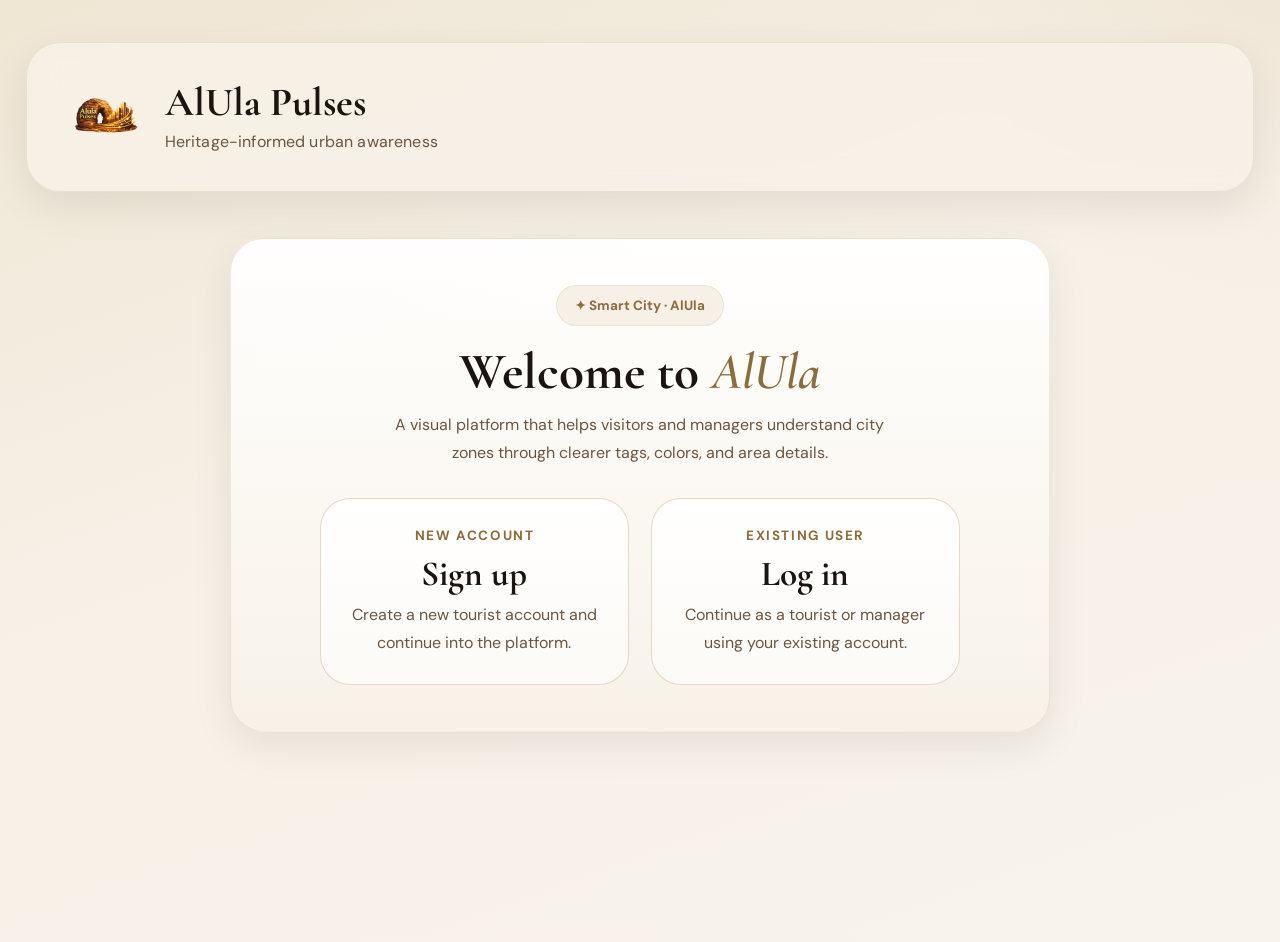
==== Logging.html @ be3ae1f4 "Create Logging.html" ====
<!DOCTYPE html>
<html lang="en">
<head>
  <meta charset="UTF-8" />
  <meta name="viewport" content="width=device-width, initial-scale=1.0" />
  <title>AlUla Pulses — Interfaces</title>
  <link rel="preconnect" href="https://fonts.googleapis.com" />
  <link rel="preconnect" href="https://fonts.gstatic.com" crossorigin />
  <link href="https://fonts.googleapis.com/css2?family=Cormorant+Garamond:wght@400;600;700&family=DM+Sans:wght@300;400;500;700&display=swap" rel="stylesheet" />
  <style>
    :root {
      --gold: #b8975a;
      --gold-lt: #d4b07a;
      --gold-dk: #8a6d3b;
      --ink: #1c1410;
      --parchment: #f7f1e8;
      --parchment2: #ede3d2;
      --text: #2c1f12;
      --text-soft: #6b5540;
      --border: rgba(184, 151, 90, 0.18);
      --surface: rgba(247, 241, 232, 0.97);
      --white: #ffffff;
      --shadow: 0 14px 40px rgba(0, 0, 0, 0.08);
    }

    * {
      box-sizing: border-box;
    }

    html {
      scroll-behavior: smooth;
    }

    body {
      margin: 0;
      font-family: 'DM Sans', sans-serif;
      color: var(--text);
      background:
        radial-gradient(circle at top right, rgba(184,151,90,.08), transparent 20%),
        linear-gradient(160deg, #efe6d4 0%, var(--parchment) 48%, #f8f3eb 100%);
      min-height: 100vh;
    }

    .welcome-desc {
      margin: 14px auto 0;
      max-width: 520px;
      text-align: center;
      font-size: 1rem;
      line-height: 1.8;
      color: var(--text-soft);
    }

    .shell {
      width: min(96vw, 1960px);
      margin: 42px auto 70px;
    }

    .topbar {
      display: flex;
      align-items: center;
      justify-content: space-between;
      gap: 24px;
      min-height: 150px;
      padding: 26px 38px;
      background: rgba(247, 241, 232, 0.84);
      border: 1px solid var(--border);
      border-radius: 34px;
      backdrop-filter: blur(14px);
      box-shadow: var(--shadow);
      margin-bottom: 46px;
    }

    .brand {
      display: flex;
      align-items: center;
      gap: 18px;
      min-width: 0;
    }

    .brand-mark {
      width: 82px;
      height: 82px;
      border-radius: 22px;
      display: grid;
      place-items: center;
      overflow: hidden;
      flex-shrink: 0;
      background: transparent;
      box-shadow: none;
    }

    .logo-img {
      width: 100%;
      height: 100%;
      object-fit: contain;
      display: block;
    }

    .brand-copy {
      min-width: 0;
    }

    .brand h1 {
      margin: 0;
      font-family: 'Cormorant Garamond', serif;
      font-size: clamp(2.5rem, 3vw, 4.2rem);
      font-weight: 700;
      color: var(--ink);
      line-height: .95;
    }

    .brand p {
      margin: 10px 0 0;
      font-size: clamp(1rem, 1.15vw, 1.55rem);
      color: var(--text-soft);
      letter-spacing: .01em;
    }

    .actions {
      display: flex;
      align-items: center;
      gap: 12px;
      flex-wrap: wrap;
      flex-shrink: 0;
    }

    .btn {
      border: 1px solid var(--border);
      background: #fff;
      color: var(--text);
      border-radius: 999px;
      padding: 12px 20px;
      font-size: .95rem;
      font-weight: 500;
      cursor: pointer;
      transition: .2s ease;
      font-family: inherit;
    }

    .btn:hover {
      transform: translateY(-1px);
      border-color: rgba(184,151,90,.35);
      box-shadow: 0 8px 18px rgba(0,0,0,.06);
    }

    .btn-primary {
      background: linear-gradient(135deg, var(--gold), var(--gold-dk));
      color: #fff;
      border-color: transparent;
    }

    .btn-soft {
      background: rgba(255,255,255,.88);
    }

    .flow-stage {
      min-height: 520px;
      display: flex;
      justify-content: center;
      align-items: flex-start;
    }

    .flow-card-active {
      width: min(100%, 820px);
      background: linear-gradient(180deg, rgba(255,255,255,.95), rgba(247,241,232,.95));
      border: 1px solid var(--border);
      border-radius: 34px;
      box-shadow: var(--shadow);
      padding: 46px 52px;
      display: none;
      flex-direction: column;
      align-items: center;
      animation: fadeUp .28s ease;
    }

    .flow-card-active.active {
      display: flex;
    }

    .flow-left {
      width: 100%;
      text-align: center;
      margin-bottom: 30px;
    }

    .badge {
      display: inline-flex;
      align-items: center;
      gap: 8px;
      padding: 11px 18px;
      border-radius: 999px;
      background: rgba(184,151,90,.12);
      color: var(--gold-dk);
      font-size: .84rem;
      font-weight: 700;
      border: 1px solid rgba(184,151,90,.16);
    }

    .flow-left h2 {
      font-family: 'Cormorant Garamond', serif;
      font-size: clamp(3.1rem, 4vw, 5.2rem);
      margin: 22px 0 0;
      color: var(--ink);
      line-height: .95;
      font-weight: 700;
    }

    .flow-left h2 em {
      color: var(--gold-dk);
      font-style: italic;
      font-weight: 600;
    }

    .entry-actions {
      display: grid;
      grid-template-columns: 1fr 1fr;
      gap: 22px;
      width: 100%;
      max-width: 640px;
    }

    .flow-choice {
      border: 1px solid rgba(184,151,90,.35);
      border-radius: 30px;
      background: linear-gradient(180deg, #fff, #fcfaf6);
      padding: 28px 26px;
      text-align: center;
      cursor: pointer;
      transition: .2s ease;
      font-family: inherit;
    }

    .flow-choice:hover {
      transform: translateY(-2px);
      border-color: rgba(184,151,90,.55);
      box-shadow: 0 14px 26px rgba(184,151,90,.12);
    }

    .flow-choice small {
      display: block;
      text-transform: uppercase;
      letter-spacing: .12em;
      color: var(--gold-dk);
      font-size: .84rem;
      font-weight: 700;
      margin-bottom: 12px;
    }

    .flow-choice strong {
      display: block;
      font-family: 'Cormorant Garamond', serif;
      font-size: 2.2rem;
      color: var(--ink);
      margin-bottom: 10px;
      line-height: 1;
    }

    .flow-choice span {
      display: block;
      color: var(--text-soft);
      font-size: 1rem;
      line-height: 1.7;
    }

    .stage-box {
      background: #fff;
      border: 1px solid var(--border);
      border-radius: 28px;
      padding: 34px;
      box-shadow: 0 6px 18px rgba(0,0,0,.05);
      width: 100%;
      max-width: 620px;
    }

    .card-title {
      font-family: 'Cormorant Garamond', serif;
      font-size: 2.2rem;
      text-align: center;
      margin: 0 0 10px;
      color: var(--ink);
      line-height: 1;
    }

    .muted {
      color: var(--text-soft);
      font-size: 1rem;
      text-align: center;
      line-height: 1.7;
      margin: 0 0 22px;
    }

    .role-grid {
      display: grid;
      grid-template-columns: 1fr 1fr;
      gap: 14px;
      margin-top: 20px;
    }

    .role-card {
      border: 1px solid var(--border);
      border-radius: 22px;
      background: linear-gradient(180deg, #fff, #fcfaf6);
      padding: 22px 18px;
      text-align: center;
      cursor: pointer;
      transition: .2s ease;
      font-family: inherit;
    }

    .role-card:hover {
      border-color: rgba(184,151,90,.42);
      box-shadow: 0 8px 18px rgba(184,151,90,.12);
      transform: translateY(-1px);
    }

    .role-card small {
      display: block;
      text-transform: uppercase;
      letter-spacing: .1em;
      color: var(--gold-dk);
      font-size: .72rem;
      font-weight: 700;
      margin-bottom: 8px;
    }

    .role-card strong {
      display: block;
      font-family: 'Cormorant Garamond', serif;
      font-size: 1.8rem;
      color: var(--ink);
      line-height: 1;
    }

    .stack {
      display: grid;
      gap: 16px;
    }

    label {
      font-size: .86rem;
      color: var(--text-soft);
      font-weight: 500;
      display: block;
      margin-bottom: 7px;
    }

    .input {
      width: 100%;
      border: 1px solid var(--border);
      background: #fff;
      border-radius: 16px;
      padding: 13px 15px;
      font-size: .95rem;
      color: var(--text);
      font-family: inherit;
    }

    .form-actions {
      display: flex;
      gap: 10px;
      justify-content: flex-end;
      margin-top: 16px;
      flex-wrap: wrap;
    }

    .form-actions.left {
      justify-content: flex-start;
    }

    @keyframes fadeUp {
      from {
        opacity: 0;
        transform: translateY(10px);
      }
      to {
        opacity: 1;
        transform: translateY(0);
      }
    }

    @media (max-width: 1100px) {
      .shell {
        width: min(100% - 28px, 1960px);
      }

      .topbar {
        padding: 24px 26px;
      }

      .flow-card-active {
        width: min(100%, 760px);
      }
    }

    @media (max-width: 760px) {
      .topbar {
        flex-direction: column;
        align-items: flex-start;
        min-height: auto;
      }

      .actions {
        width: 100%;
        justify-content: flex-end;
      }

      .brand-mark {
        width: 72px;
        height: 72px;
        border-radius: 20px;
      }

      .flow-card-active {
        padding: 28px 18px;
        border-radius: 26px;
      }

      .entry-actions,
      .role-grid {
        grid-template-columns: 1fr;
      }

      .stage-box {
        padding: 24px 18px;
      }
    }
  </style>
</head>
<body>
  <div class="shell">
    <header class="topbar">
      <div class="brand">
        <div class="brand-mark">
          <img src="images/logo.png" alt="AlUla Pulses logo" class="logo-img" />
        </div>
        <div class="brand-copy">
          <h1>AlUla Pulses</h1>
          <p>Heritage-informed urban awareness</p>
        </div>
      </div>
      <div class="actions">
        <button class="btn btn-soft" id="backFlowBtn" style="display:none;" onclick="goBack()">Back</button>
      </div>
    </header>

    <div class="flow-stage">
      <div class="flow-card-active active" id="welcomeCard">
        <div class="flow-left">
          <div class="badge">✦ Smart City · AlUla</div>
          <h2>Welcome to <em>AlUla</em></h2>
          <p class="welcome-desc">
            A visual platform that helps visitors and managers understand city zones through
            clearer tags, colors, and area details.
          </p>
        </div>

        <div class="entry-actions">
          <button class="flow-choice" onclick="showStep('signupCard')">
            <small>New account</small>
            <strong>Sign up</strong>
            <span>Create a new tourist account and continue into the platform.</span>
          </button>

          <button class="flow-choice" onclick="showStep('roleCard')">
            <small>Existing user</small>
            <strong>Log in</strong>
            <span>Continue as a tourist or manager using your existing account.</span>
          </button>
        </div>
      </div>

      <div class="flow-card-active" id="signupCard">
        <div class="stage-box">
          <h3 class="card-title">Create Account</h3>
          <p class="muted">Register as a tourist by entering your username, email, and password.</p>
          <form class="stack" onsubmit="event.preventDefault();showStep('welcomeCard');">
            <div>
              <label>Username</label>
              <input class="input" type="text" required />
            </div>
            <div>
              <label>Email</label>
              <input class="input" type="email" required />
            </div>
            <div>
              <label>Password</label>
              <input class="input" type="password" required />
            </div>
            <div class="form-actions">
              <button type="button" class="btn" onclick="showStep('welcomeCard')">Cancel</button>
              <button type="submit" class="btn btn-primary">Confirm</button>
            </div>
          </form>
        </div>
      </div>

      <div class="flow-card-active" id="roleCard">
        <div class="stage-box">
          <h3 class="card-title">Log in</h3>
          <p class="muted">Choose how you want to continue, then the login form will appear.</p>
          <div class="role-grid">
            <button class="role-card" onclick="selectRole('Tourist')">
              <small>As a user</small>
              <strong>Tourist</strong>
            </button>
            <button class="role-card" onclick="selectRole('Manager')">
              <small>As an admin</small>
              <strong>Manager</strong>
            </button>
          </div>
          <div class="form-actions left" style="margin-top:18px;">
            <button type="button" class="btn" onclick="showStep('welcomeCard')">Cancel</button>
          </div>
        </div>
      </div>

      <div class="flow-card-active" id="loginCard">
        <div class="stage-box">
          <h3 class="card-title" id="loginTitle">Please enter your details</h3>
          <form class="stack" onsubmit="handleLogin(event)">
            <div>
              <label>Username</label>
              <input class="input" type="text" required />
            </div>
            <div>
              <label>Password</label>
              <input class="input" type="password" required />
            </div>
            <div class="form-actions">
              <button type="button" class="btn" onclick="showStep('welcomeCard')">Cancel</button>
              <button type="submit" class="btn btn-primary">Confirm</button>
            </div>
          </form>
        </div>
      </div>
    </div>
  </div>

  <script>
    const steps = ['welcomeCard', 'signupCard', 'roleCard', 'loginCard']
    const backFlowBtn = document.getElementById('backFlowBtn')
    const loginTitle = document.getElementById('loginTitle')
    let currentStep = 'welcomeCard'
    let selectedRole = ''

    function showStep(id) {
      steps.forEach(step => {
        document.getElementById(step).classList.remove('active')
      })
      document.getElementById(id).classList.add('active')
      currentStep = id
      backFlowBtn.style.display = id === 'welcomeCard' ? 'none' : 'inline-flex'
    }

    function selectRole(role) {
      selectedRole = role
      loginTitle.textContent = role === 'Manager' ? 'Manager Log in' : 'Tourist Log in'
      showStep('loginCard')
    }

    function handleLogin(event) {
      event.preventDefault()

      if (selectedRole === 'Manager') {
        window.location.href = 'manager.html'
        return
      }

      window.location.href = 'Tourist.html'
    }

    function goBack() {
      if (currentStep === 'loginCard') {
        showStep('roleCard')
        return
      }
      showStep('welcomeCard')
    }
  </script>
</body>
</html>
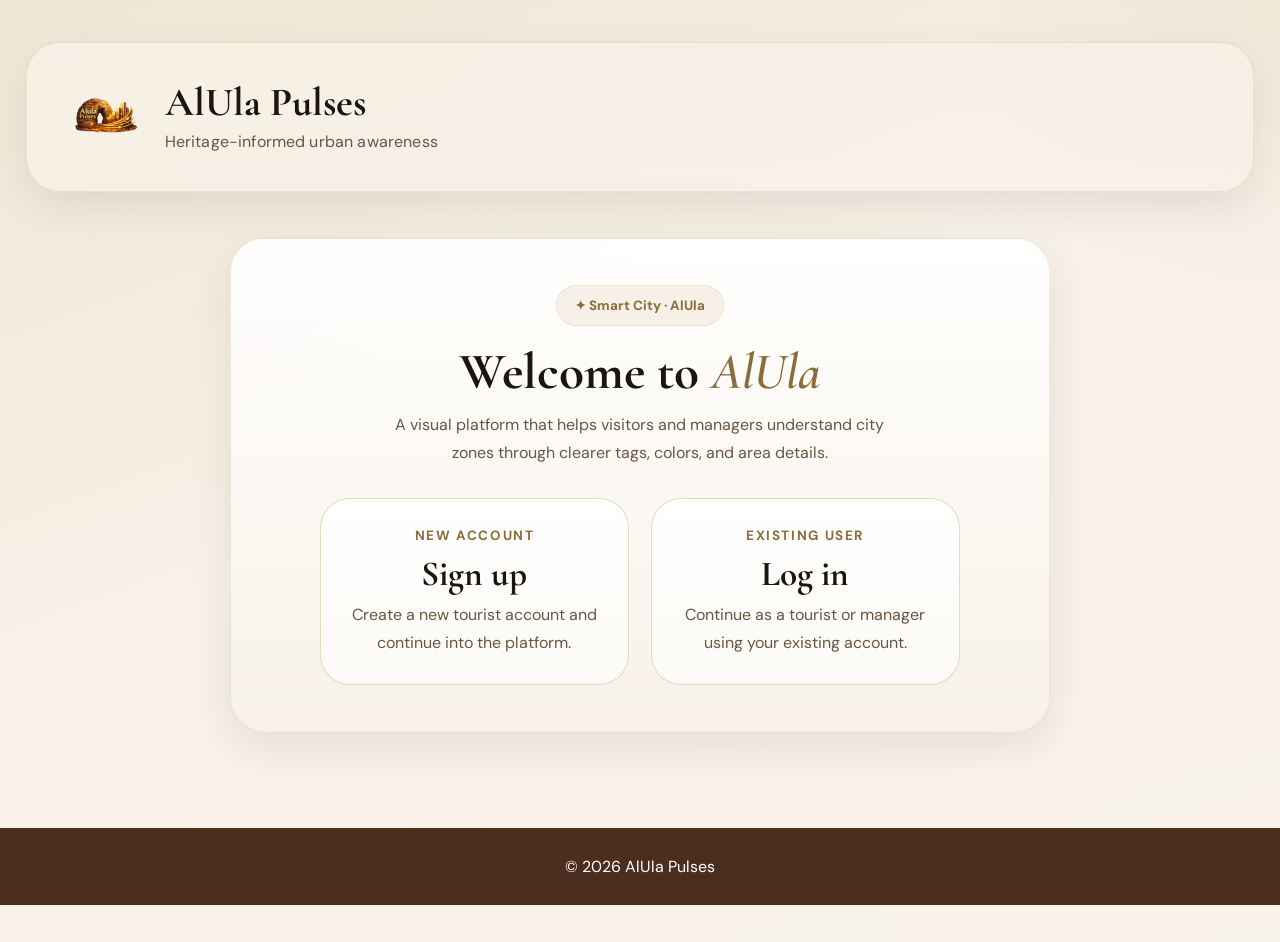
==== commit b83852da: "Add footer to Logging.html and update styles; enhance Tourist.html layout with new navigation and fo" ====
--- a/Logging.html
+++ b/Logging.html
@@ -424,6 +424,13 @@
         padding: 24px 18px;
       }
     }
+    .main-footer{
+    background:#4b2e1e;
+    color:white;
+    text-align:center;
+    padding:12px;
+    margin-top:30px;
+}
   </style>
 </head>
 <body>
@@ -473,7 +480,7 @@
         <div class="stage-box">
           <h3 class="card-title">Create Account</h3>
           <p class="muted">Register as a tourist by entering your username, email, and password.</p>
-          <form class="stack" onsubmit="event.preventDefault();showStep('welcomeCard');">
+          <form class="stack" onsubmit="handleSignup(event)">
             <div>
               <label>Username</label>
               <input class="input" type="text" required />
@@ -542,7 +549,11 @@
     const loginTitle = document.getElementById('loginTitle')
     let currentStep = 'welcomeCard'
     let selectedRole = ''
-
+    
+function handleSignup(event) {
+  event.preventDefault();
+  window.location.href = "Tourist.html";
+}
     function showStep(id) {
       steps.forEach(step => {
         document.getElementById(step).classList.remove('active')
@@ -577,5 +588,9 @@
       showStep('welcomeCard')
     }
   </script>
+  <!-- FOOTER -->
+<footer class="main-footer">
+    <p>© 2026 AlUla Pulses</p>
+</footer>
 </body>
 </html>
